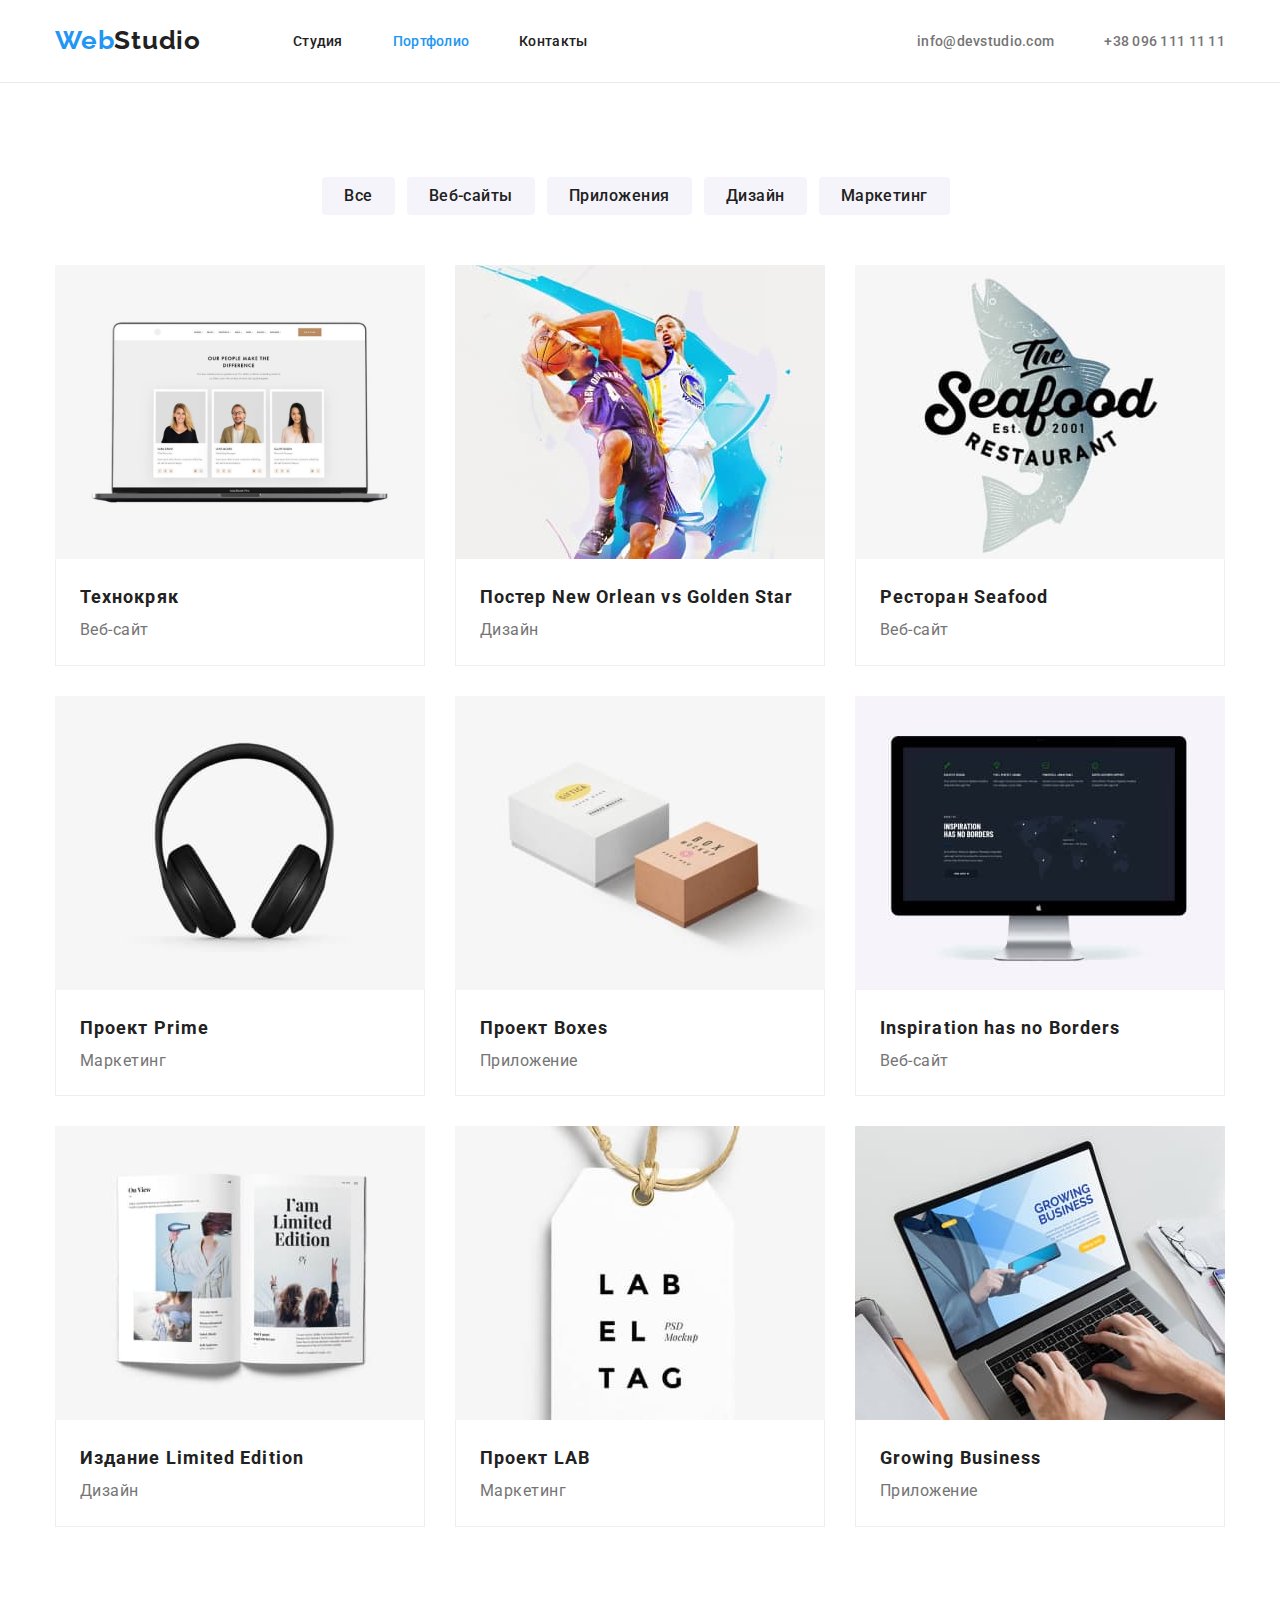
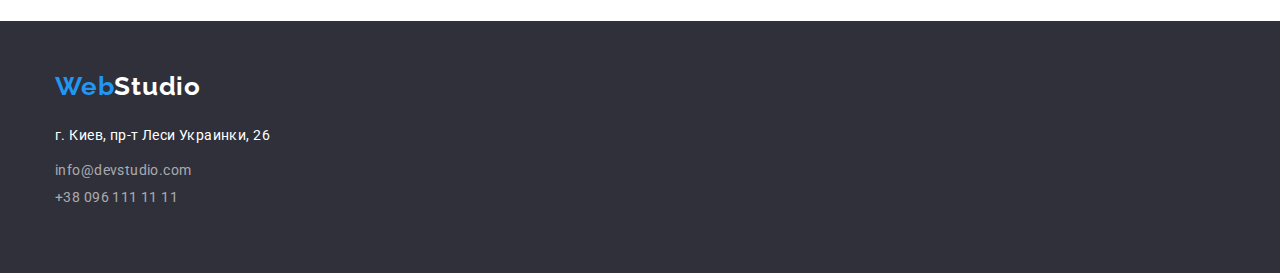
==== portfolio.html @ e41cb5c4 "Add files via upload" ====
<!DOCTYPE html>
<html lang="en">
  <head>
    <meta charset="UTF-8" />
    <meta http-equiv="X-UA-Compatible" content="IE=edge" />
    <meta name="viewport" content="width=device-width, initial-scale=1.0" />
    <link
      rel="stylesheet"
      href="https://cdnjs.cloudflare.com/ajax/libs/modern-normalize/1.0.0/modern-normalize.min.css"
    />
    <title>Портфолио</title>
    <link rel="stylesheet" href="./css/styles.css" />
    <link rel="preconnect" href="https://fonts.googleapis.com" />
    <link rel="preconnect" href="https://fonts.gstatic.com" crossorigin />
    <link
      href="https://fonts.googleapis.com/css2?family=Raleway:wght@700&family=Roboto:ital,wght@0,500;0,700;0,900;1,400&display=swap"
      rel="stylesheet"
    />
    <link
      href="https://fonts.googleapis.com/css2?family=Raleway:wght@700&family=Roboto:ital,wght@0,500;0,700;0,900;1,400&display=swap"
      rel="stylesheet"
    />
    <style>
      li {
        list-style-type: none;
      }

      ul {
        margin-left: 0;
        padding-left: 0;
      }
    </style>
  </head>

  <body class="portfolio-body">
    <header>
      <div class="container">
        <nav class="nav">
          <a href="" target="_blank" rel="nofollow noreferrer" class="logo">
            Web<span class="header-studio">Studio</span>
          </a>
          <ul class="nav-anchors">
            <li><a href="./index.html">Студия</a></li>
            <li><a class="current" href="./portfolio.html">Портфолио</a></li>
            <li><a href="">Контакты</a></li>
          </ul>

          <ul class="header-contacts">
            <li class="item">
              <a href="mailto:info@devstudio.com">info@devstudio.com</a>
            </li>
            <li class="item">
              <a href="tel:+38 096 111 11 11">+38 096 111 11 11</a>
            </li>
          </ul>
        </nav>
      </div>
    </header>

    <section class="portfolio-items">
      <div class="container">
        <ul class="filter-items">
          <li><button type="button" class="filter-item">Все</button></li>
          <li><button type="button" class="filter-item">Веб-сайты</button></li>
          <li><button type="button" class="filter-item">Приложения</button></li>
          <li><button type="button" class="filter-item">Дизайн</button></li>
          <li><button type="button" class="filter-item">Маркетинг</button></li>
        </ul>
        <ul class="portfolio-cards">
          <li class="portfolio-card">
            <img
              src="./images/portfolio-img1.jpg"
              alt="фото троих людей"
              width="370"
            />
            <div class="item">
              <h2 class="portfolio-item">Технокряк</h2>
              <p>Веб-сайт</p>
            </div>
          </li>
          <li class="portfolio-card">
            <img
              src="./images/portfolio-img2.jpg"
              alt="двое играют в баскетбол"
              width="370"
            />
            <div class="item">
              <h2 class="portfolio-item">Постер New Orlean vs Golden Star</h2>
              <p>Дизайн</p>
            </div>
          </li>
          <li class="portfolio-card">
            <img
              src="./images/portforlio-img3.jpg"
              alt="рисунок рыбы и надпись на ней"
              width="370"
            />
            <div class="item">
              <h2 class="portfolio-item">Ресторан Seafood</h2>
              <p>Веб-сайт</p>
            </div>
          </li>
          <li class="portfolio-card">
            <img src="./images/portfolio-img4.jpg" alt="наушники" width="370" />
            <div class="item">
              <h2 class="portfolio-item">Проект Prime</h2>
              <p>Маркетинг</p>
            </div>
          </li>
          <li class="portfolio-card">
            <img
              src="./images/portfolio-img5.jpg"
              alt="2 коробки"
              width="370"
            />
            <div class="item">
              <h2 class="portfolio-item">Проект Boxes</h2>
              <p>Приложение</p>
            </div>
          </li>
          <li class="portfolio-card">
            <img
              src="./images/portfolio-img6.jpg"
              alt="монитор компютера"
              width="370"
            />
            <div class="item">
              <h2 class="portfolio-item">Inspiration has no Borders</h2>
              <p>Веб-сайт</p>
            </div>
          </li>
          <li class="portfolio-card">
            <img
              src="./images/portfolio-img7.jpg"
              alt="развернутая книга"
              width="370"
            />
            <div class="item">
              <h2 class="portfolio-item">Издание Limited Edition</h2>
              <p>Дизайн</p>
            </div>
          </li>
          <li class="portfolio-card">
            <img
              src="./images/portfolio-img8.jpg"
              alt="бирка для одежды"
              width="370"
            />
            <div class="item">
              <h2 class="portfolio-item">Проект LAB</h2>
              <p>Маркетинг</p>
            </div>
          </li>
          <li class="portfolio-card">
            <img
              src="./images/portfolio-img9.jpg"
              alt="ноутбук, на котором печатают"
              width="370"
            />
            <div class="item">
              <h2 class="portfolio-item">Growing Business</h2>
              <p>Приложение</p>
            </div>
          </li>
        </ul>
      </div>
    </section>

    <footer>
      <div class="container">
        <a href="" class="logo">Web<span class="footer-studio">Studio</span></a>
        <address>г. Киев, пр-т Леси Украинки, 26</address>
        <ul>
          <li><a href="mailto:info@devstudio.com">info@devstudio.com</a></li>
          <li><a href="tel:+380961111111">+38 096 111 11 11</a></li>
        </ul>
      </div>
    </footer>
  </body>
</html>
---- css/styles.css ----
*,
*::before,
*::after {
  box-sizing: border-box;
}
p,
h1,
h2,
h3,
ul {
  margin: 0px;
}
:root {
  --body-background: #ffffff;
  --headline-color: #212121;
  --text-color: #757575;
  --section-background: #2f303a;
  --light-section: #f5f4fa;
  --hover-color: #2196f3;
}
body {
  font-family: Roboto, sans-serif;
  color: var(--text-color);
  position: relative;

  background: var(--body-background);
  line-height: 2;
}
h1 {
  font-weight: 900;
}
h2 {
  font-weight: 700;
  color: var(--headline-color);
}
h3,
.header-contacts {
  font-weight: 500;
  color: var(--headline-color);
  flex-direction: flex-end;
}
img {
  display: block;
}
p,
.footer-contacts {
  font-weight: 400;
}
p {
  color: var(--text-color);
}
button:active,
button:hover,
button:focus {
  color: var(--body-background);
  background-color: var(--hover-color);
  cursor: pointer;
}
header {
  display: flex;
  flex-direction: space-between;
  padding-top: 25px;
  padding-bottom: 25px;
  border-bottom: 1px solid #ececec;
}
header ul {
  display: flex;
}
.nav {
  color: var(--headline-color);
  display: flex;
  align-items: center;
}
.nav-anchors {
  display: flex;
}
.nav-anchors li:not(:last-child) {
  margin-right: 50px;
}
.nav li a {
  font-weight: 500;
  font-size: 14px;
  line-height: 1.2;
  letter-spacing: 0.02em;
  text-decoration: none;
}

.nav-anchors a {
  color: var(--headline-color);
  text-decoration: none;
}
.contacts:hover,
.footer-contacts:hover {
  color: var(--hover-color);
}
a:hover,
a:focus,
a:active {
  color: var(--hover-color);
}
.logo {
  font-family: Raleway;
  width: 145px;
  left: 215px;
  font-family: Raleway;
  font-weight: bold;
  font-size: 26px;
  line-height: 1.2;
  letter-spacing: 0.03em;
  color: var(--hover-color);
  text-decoration: none;
  margin-right: 93px;
}
.header-contacts {
  margin-left: auto;
}
.header-contacts li a {
  font-weight: 500;
  font-size: 14px;
  line-height: 1.15;
  letter-spacing: 0.02em;
  color: var(--text-color);
  text-decoration: none;
}
.header-contacts li a:hover {
  color: var(--hover-color);
}
.header-contacts .item + .item {
  margin-left: 50px;
}
.service-ordering {
  background: var(--section-background);
  padding-top: 200px;
  padding-bottom: 200px;
  letter-spacing: 0.06em;
  text-align: center;
}
.service-ordering-title {
  font-size: 44px;
  line-height: 1.4;
  text-align: center;
  text-transform: uppercase;
  color: var(--body-background);

  margin-bottom: 30px;
}
.service-ordering-button {
  font-family: inherit;
  font-size: 16px;
  font-weight: 700;
  font-style: normal;
  background: var(--hover-color);
  box-shadow: 0px 4px 4px rgba(0, 0, 0, 0.15);
  border-radius: 4px;
  letter-spacing: 00.06em;
  color: var(--body-background);

  padding: 10px 32px;
  border-style: none;
}

.header-contacts li,
.our-team li,
.things-we-do li,
.values li,
.portfolio-items li,
.filter-items li {
  display: inline-block;
}

.nav li {
  display: inline-block;
}
.our-values .container {
  width: 1200px;
}
.our-values ul {
  display: flex;
}
.values > li {
  width: 270px;
}
.values li:not(:last-child) {
  margin-right: 30px;
}
.values h2 {
  text-transform: uppercase;
  font-size: 14px;
  letter-spacing: 0.03em;
  line-height: 1.2;

  margin-bottom: 10px;
}
.values p {
  font-family: "Roboto";
  font-size: 14px;
  font-weight: 400;
  letter-spacing: 0.03em;
  line-height: 1.7;
}

.centered-title {
  text-align: center;
  font-size: 36px;
  margin-bottom: 50px;
  line-height: 1.17;
  letter-spacing: 0.03em;
}
.things-we-do-section {
  padding-top: 0;
}
.things-we-do {
  display: flex;
}
.things-we-do li:not(:last-child) {
  margin-right: 30px;
}
.our-team {
  background: var(--light-section);
  padding-bottom: 94px;
  padding-top: 94px;
  display: flex;
}
.our-team ul {
  display: flex;
}
.our-team li {
  background: var(--body-background);
  box-shadow: 0px 1px 3px rgba(0, 0, 0, 0.12), 0px 1px 1px rgba(0, 0, 0, 0.14),
    0px 2px 1px rgba(0, 0, 0, 0.2);
  border-radius: 0px 0px 4px 4px;
  text-align: center;
}

.team-members li:not(:last-child) {
  margin-right: 30px;
}
.our-team p {
  font-family: Roboto;
  font-style: normal;
  font-weight: 400;
  font-size: 16px;
  line-height: 1.2;
  letter-spacing: 0.03em;
}
.our-team h3 {
  font-style: normal;
  font-weight: 500;
  font-size: 16px;
  line-height: 1.2;
  letter-spacing: 0.03em;
}
.card-capture {
  padding-top: 30px;
  padding-bottom: 30px;
}
.team-members h3 {
  margin-bottom: 10px;
}

footer {
  background: var(--section-background);
  padding-top: 50px;
  padding-bottom: 60px;
}
footer li {
  line-height: 1.7;
}
footer li a {
  color: rgba(255, 255, 255, 0.6);
  text-decoration: none;
  font-family: inherit;
  font-style: normal;
  font-weight: 400;
  font-size: 14px;
  letter-spacing: 0.03em;
}
footer ul {
  display: inline-block;
}

.footer-contacts > li:not(:last-child) {
  margin-bottom: 9px;
}

.portfolio-items {
  padding-top: 94px;
  padding-bottom: 94px;
  margin: 0px;
}
.porfolio-item img {
  width: 370px;
}
.porfolio-item {
  background: var(--body-background);
}
.portfolio-cards {
  display: flex;
  flex-wrap: wrap;
}
.portfolio-card {
  margin-right: 30px;
  margin-bottom: 30px;
}
.portfolio-card p {
  font-family: inherit;
  font-style: normal;
  font-weight: 400;
  font-size: 16px;
  line-height: 1.87;
  letter-spacing: 0.03em;
}
.portfolio-card:nth-child(3n) {
  margin-right: 0;
}
.portfolio-card:nth-last-child(-n + 3) {
  margin-bottom: 0;
}

.portfolio-card div.item {
  padding-top: 20px;
  padding-bottom: 20px;
  padding-right: 24px;
  padding-left: 24px;
  border-bottom: 1px solid #eeeeee;
  border-right: 1px solid #eeeeee;
  border-left: 1px solid #eeeeee;
}

.portfolio-items h2 {
  font-style: normal;
  font-weight: 700;
  font-size: 18px;
  line-height: 2;
  letter-spacing: 0.06em;
}
.porfolio-items p {
  font-style: normal;
  font-weight: 400;
  font-size: 16px;
  line-height: 1.9;
}
address {
  width: 231px;
  left: 215px;
  font-style: normal;
  font-size: 14px;
  line-height: 24px;
  letter-spacing: 0.03em;
  color: var(--body-background);
  text-decoration: none;
  margin-bottom: 9px;
}

.filter-items {
  text-align: center;
  margin-bottom: 50px;
}
.filter-item {
  background: var(--light-section);
  box-shadow: none;
  font-family: inherit;
  font-weight: 500;
  font-size: 16px;
  line-height: 1.6;
  letter-spacing: 0.03em;
  color: var(--headline-color);
  border-radius: 4px;
  padding: 6px 22px;
  box-shadow: none;
  border-style: none;
  margin-right: 8px;
}

.header-studio {
  color: var(--headline-color);
}
.footer-studio {
  color: var(--body-background);
}
footer .logo {
  display: block;
  margin-bottom: 20px;
}
section {
  padding-top: 94px;
  padding-bottom: 94px;
}
.container {
  margin-left: auto;
  margin-right: auto;
  width: 1200px;
  padding-right: 15px;
  padding-left: 15px;
}

.nav li a:hover,
.nav li a:focus,
.nav li a:active,
header .current {
  color: var(--hover-color);
}
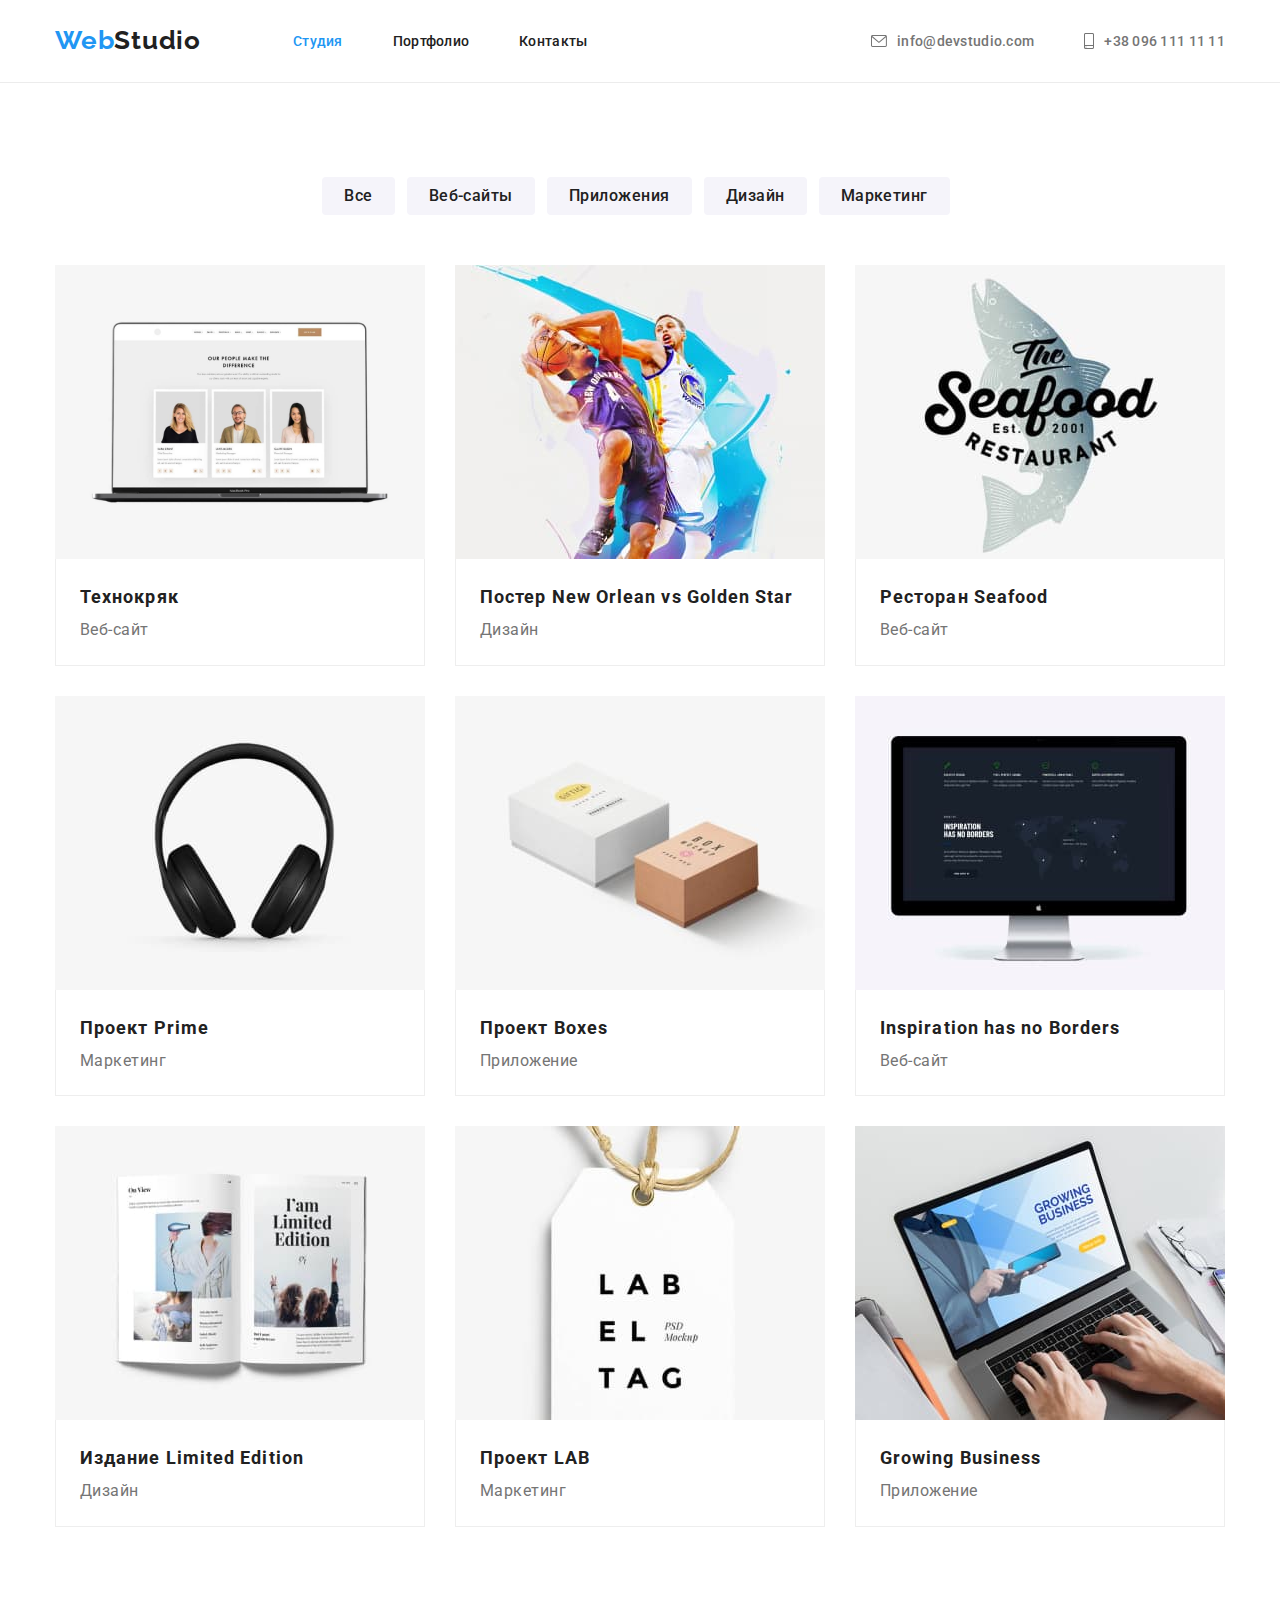
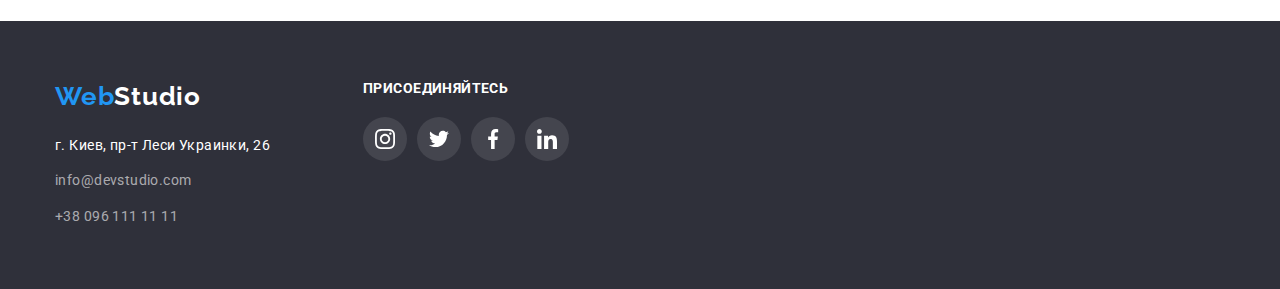
==== commit 3284aea0: "almost done" ====
--- a/portfolio.html
+++ b/portfolio.html
@@ -40,16 +40,22 @@
             Web<span class="header-studio">Studio</span>
           </a>
           <ul class="nav-anchors">
-            <li><a href="./index.html">Студия</a></li>
-            <li><a class="current" href="./portfolio.html">Портфолио</a></li>
+            <li><a class="current" href="./index.html">Студия</a></li>
+            <li><a href="./portfolio.html">Портфолио</a></li>
             <li><a href="">Контакты</a></li>
           </ul>
 
           <ul class="header-contacts">
             <li class="item">
+              <svg width="16px" height="12px">
+                <use href="images/icons.svg#icon-envelope"></use>
+              </svg>
               <a href="mailto:info@devstudio.com">info@devstudio.com</a>
             </li>
             <li class="item">
+              <svg width="10px" height="16px">
+                <use href="images/icons.svg#icon-smartphone"></use>
+              </svg>
               <a href="tel:+38 096 111 11 11">+38 096 111 11 11</a>
             </li>
           </ul>
@@ -168,12 +174,41 @@
 
     <footer>
       <div class="container">
-        <a href="" class="logo">Web<span class="footer-studio">Studio</span></a>
-        <address>г. Киев, пр-т Леси Украинки, 26</address>
-        <ul>
-          <li><a href="mailto:info@devstudio.com">info@devstudio.com</a></li>
-          <li><a href="tel:+380961111111">+38 096 111 11 11</a></li>
-        </ul>
+        <div class="logo-contacts">
+          <a class="logo" href=""
+            >Web<span class="footer-studio">Studio</span></a
+          >
+          <address>г. Киев, пр-т Леси Украинки, 26</address>
+          <ul class="footer-contacts">
+            <li><a href="mailto:info@devstudio.com">info@devstudio.com</a></li>
+            <li><a href="tel:+38 096 111 11 11">+38 096 111 11 11</a></li>
+          </ul>
+        </div>
+        <div class="join">
+          <h2 class="join-title">Присоединяйтесь</h2>
+          <ul class="join-methods">
+            <li class="join-method">
+              <svg width="20px" height="20px">
+                <use href="images/icons.svg#icon-instagram"></use>
+              </svg>
+            </li>
+            <li class="join-method">
+              <svg width="20px" height="20px">
+                <use href="images/icons.svg#icon-twitter"></use>
+              </svg>
+            </li>
+            <li class="join-method">
+              <svg width="20px" height="20px">
+                <use href="images/icons.svg#icon-facebook"></use>
+              </svg>
+            </li>
+            <li class="join-method">
+              <svg width="20px" height="20px">
+                <use href="images/icons.svg#icon-linkedin"></use>
+              </svg>
+            </li>
+          </ul>
+        </div>
       </div>
     </footer>
   </body>
--- a/css/styles.css
+++ b/css/styles.css
@@ -65,6 +65,18 @@
 }
 header ul {
   display: flex;
+}
+.header-contacts .item {
+  fill: var(--text-color);
+  display: flex;
+  justify-content: center;
+  align-items: center;
+}
+.header-contacts .item svg {
+  margin-right: 10px;
+}
+.header-contacts .item:hover {
+  fill: var(--hover-color);
 }
 .nav {
   color: var(--headline-color);
@@ -129,11 +141,16 @@
   margin-left: 50px;
 }
 .service-ordering {
-  background: var(--section-background);
   padding-top: 200px;
   padding-bottom: 200px;
   letter-spacing: 0.06em;
   text-align: center;
+
+  background-image: linear-gradient(#2f303a66 40%, #2f303a66 40%),
+    url(../images/background-image.jpg);
+  max-width: 1600px;
+  background-size: cover;
+  background-position: center;
 }
 .service-ordering-title {
   font-size: 44px;
@@ -177,6 +194,16 @@
 .our-values ul {
   display: flex;
 }
+.value-icon {
+  background-color: #f5f4fa;
+  display: flex;
+  justify-content: center;
+  align-items: center;
+  padding-top: 24px;
+  padding-bottom: 24px;
+  margin-bottom: 30px;
+  border-radius: 4px;
+}
 .values > li {
   width: 270px;
 }
@@ -232,8 +259,31 @@
   text-align: center;
 }
 
-.team-members li:not(:last-child) {
+.team-members .team-member:not(:last-child) {
   margin-right: 30px;
+}
+.team-contacts {
+  display: flex;
+  align-items: center;
+  justify-content: center;
+
+  padding-bottom: 30px;
+  padding-left: 32px;
+  padding-right: 32px;
+}
+.team-contacts li {
+  display: flex;
+  align-items: center;
+  justify-content: center;
+  width: 44px;
+  height: 44px;
+  border-radius: 50%;
+  box-shadow: none;
+  fill: #afb1b8;
+}
+.team-contacts li:hover {
+  fill: var(--body-background);
+  background-color: var(--hover-color);
 }
 .our-team p {
   font-family: Roboto;
@@ -252,16 +302,65 @@
 }
 .card-capture {
   padding-top: 30px;
-  padding-bottom: 30px;
+  padding-bottom: 16px;
 }
 .team-members h3 {
   margin-bottom: 10px;
 }
+.loyal-clients h2 {
+  font-family: inherit;
+  font-style: normal;
+  font-weight: 700;
+  font-size: 36px;
+  line-height: 1.17;
+  text-align: center;
+  letter-spacing: 0.03em;
+  color: var(--headline-color);
+  margin-bottom: 50px;
+}
+.loyal-clients ul {
+  display: flex;
+}
+.loyal-clients li div:hover {
+  fill: var(--hover-color);
+  border-color: var(--hover-color);
+}
+.loyal-clients .client-icon {
+  display: flex;
+  justify-content: center;
+  align-items: center;
+  padding-top: 16px;
+  padding-bottom: 16px;
+  padding-right: 32px;
+  padding-left: 32px;
+
+  border-radius: 4px;
+  fill: #afb1b8;
+  border: 1px solid #afb1b8;
+  margin-right: 30px;
+}
+.loyal-clients li:last-child {
+  margin-right: 0;
+}
 
 footer {
   background: var(--section-background);
-  padding-top: 50px;
+  display: flex;
+  flex-direction: row;
+  justify-content: flex-start;
+  margin-left: auto;
+  margin-right: auto;
+
+  padding-top: 60px;
   padding-bottom: 60px;
+  padding-right: 15px;
+  padding-left: 15px;
+}
+footer .container {
+  display: flex;
+}
+.logo-contacts {
+  margin-right: 70px;
 }
 footer li {
   line-height: 1.7;
@@ -275,10 +374,42 @@
   font-size: 14px;
   letter-spacing: 0.03em;
 }
-footer ul {
-  display: inline-block;
-}
-
+
+.join {
+  margin-right: o;
+}
+.join-title {
+  font-family: inherit;
+  font-style: normal;
+  font-weight: 700;
+  font-size: 14px;
+  line-height: 1.14;
+  letter-spacing: 0.03em;
+  text-transform: uppercase;
+  color: var(--body-background);
+  text-align: left;
+  margin-bottom: 20px;
+}
+.join-methods {
+  display: flex;
+}
+.join-methods li {
+  display: flex;
+  justify-content: center;
+  align-items: center;
+  background: rgba(255, 255, 255, 0.1);
+  fill: var(--body-background);
+  width: 44px;
+  height: 44px;
+  border-radius: 50%;
+  margin-right: 10px;
+}
+.join-methods li:last-child {
+  margin-right: 0;
+}
+.join-methods li:hover {
+  background: var(--hover-color);
+}
 .footer-contacts > li:not(:last-child) {
   margin-bottom: 9px;
 }
@@ -309,6 +440,10 @@
   font-size: 16px;
   line-height: 1.87;
   letter-spacing: 0.03em;
+}
+.portfolio-card:hover {
+  box-shadow: 0px 1px 1px rgba(0, 0, 0, 0.12), 0px 4px 4px rgba(0, 0, 0, 0.06),
+    1px 4px 6px rgba(0, 0, 0, 0.16);
 }
 .portfolio-card:nth-child(3n) {
   margin-right: 0;
@@ -371,7 +506,11 @@
   border-style: none;
   margin-right: 8px;
 }
-
+.filter-item:hover,
+:focus {
+  box-shadow: 0px 3px 1px rgba(0, 0, 0, 0.1), 0px 1px 2px rgba(0, 0, 0, 0.08),
+    0px 2px 2px rgba(0, 0, 0, 0.12);
+}
 .header-studio {
   color: var(--headline-color);
 }
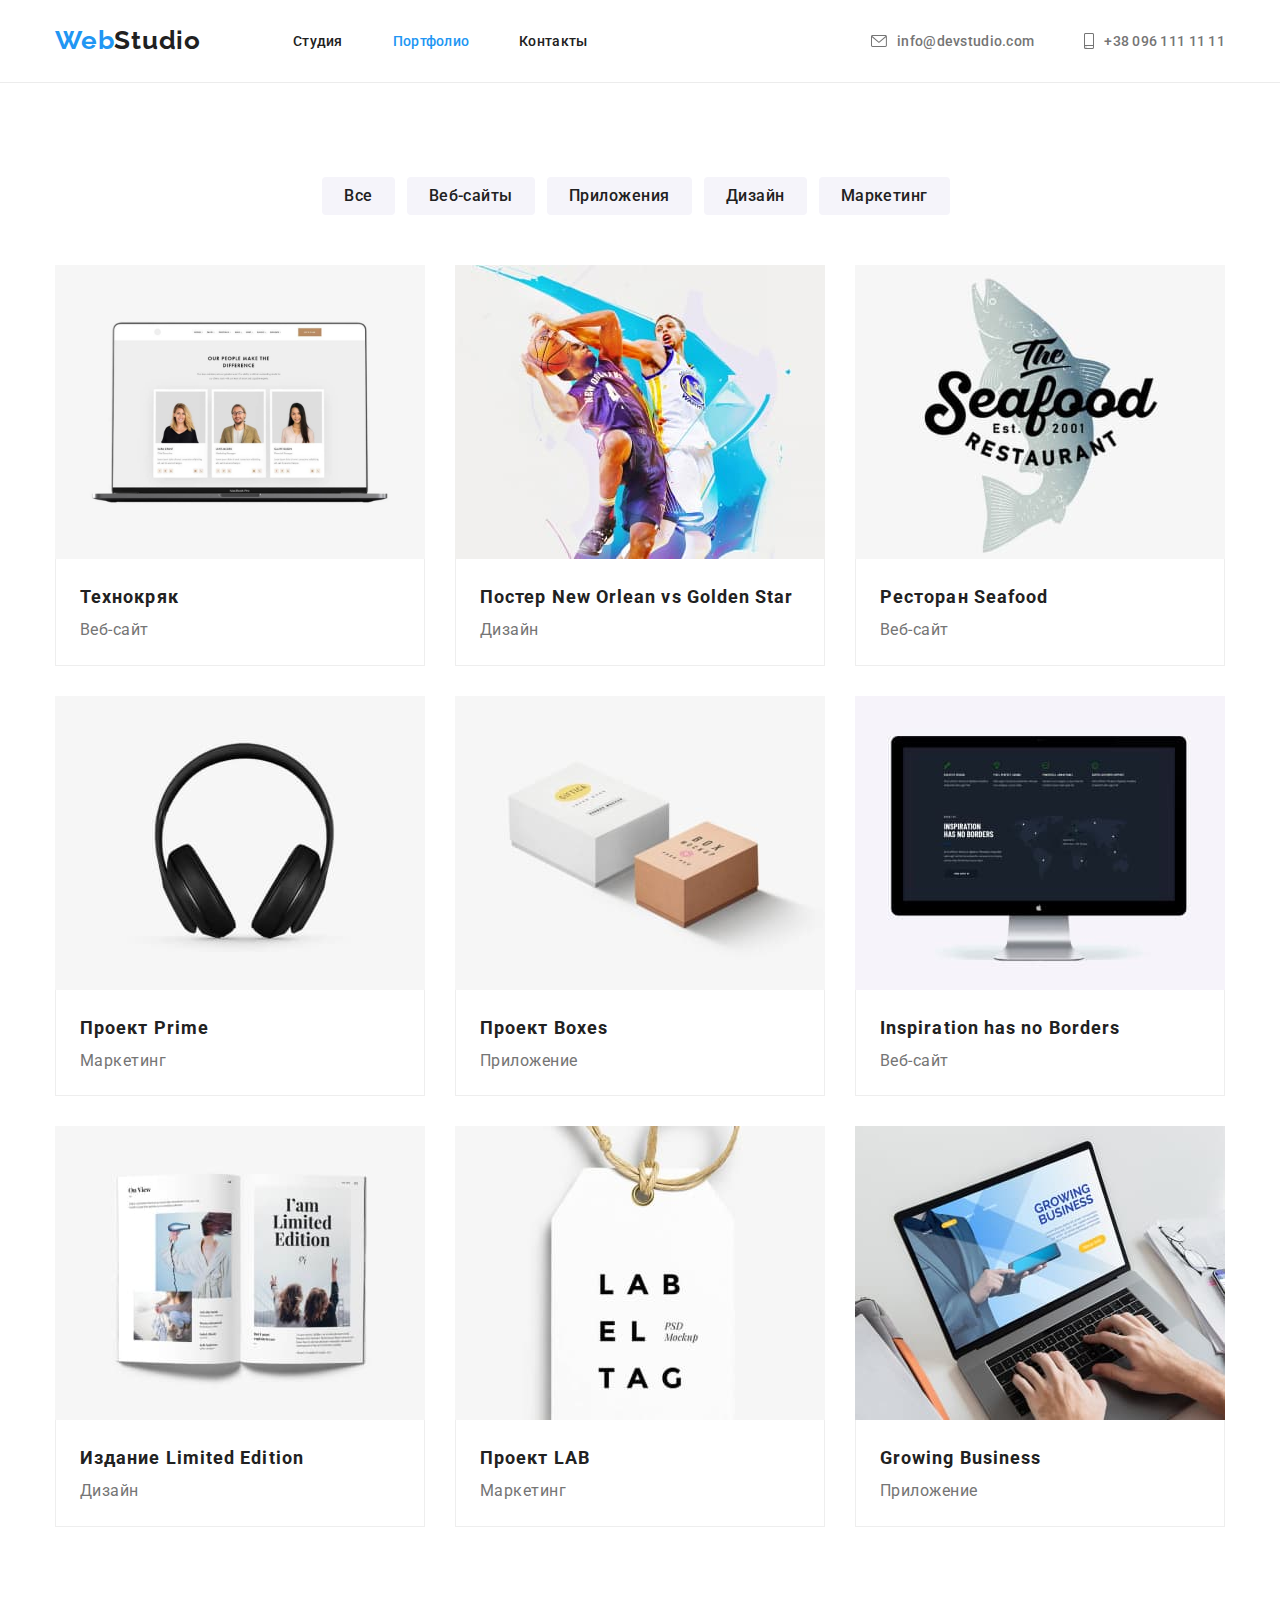
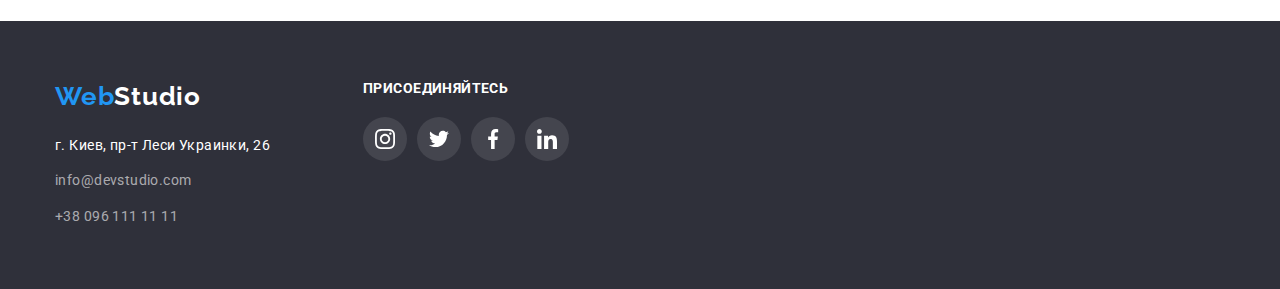
==== commit 14c9acaf: "added the hover of the current page" ====
--- a/portfolio.html
+++ b/portfolio.html
@@ -40,8 +40,8 @@
             Web<span class="header-studio">Studio</span>
           </a>
           <ul class="nav-anchors">
-            <li><a class="current" href="./index.html">Студия</a></li>
-            <li><a href="./portfolio.html">Портфолио</a></li>
+            <li><a href="./index.html">Студия</a></li>
+            <li><a class="current" href="./portfolio.html">Портфолио</a></li>
             <li><a href="">Контакты</a></li>
           </ul>
 
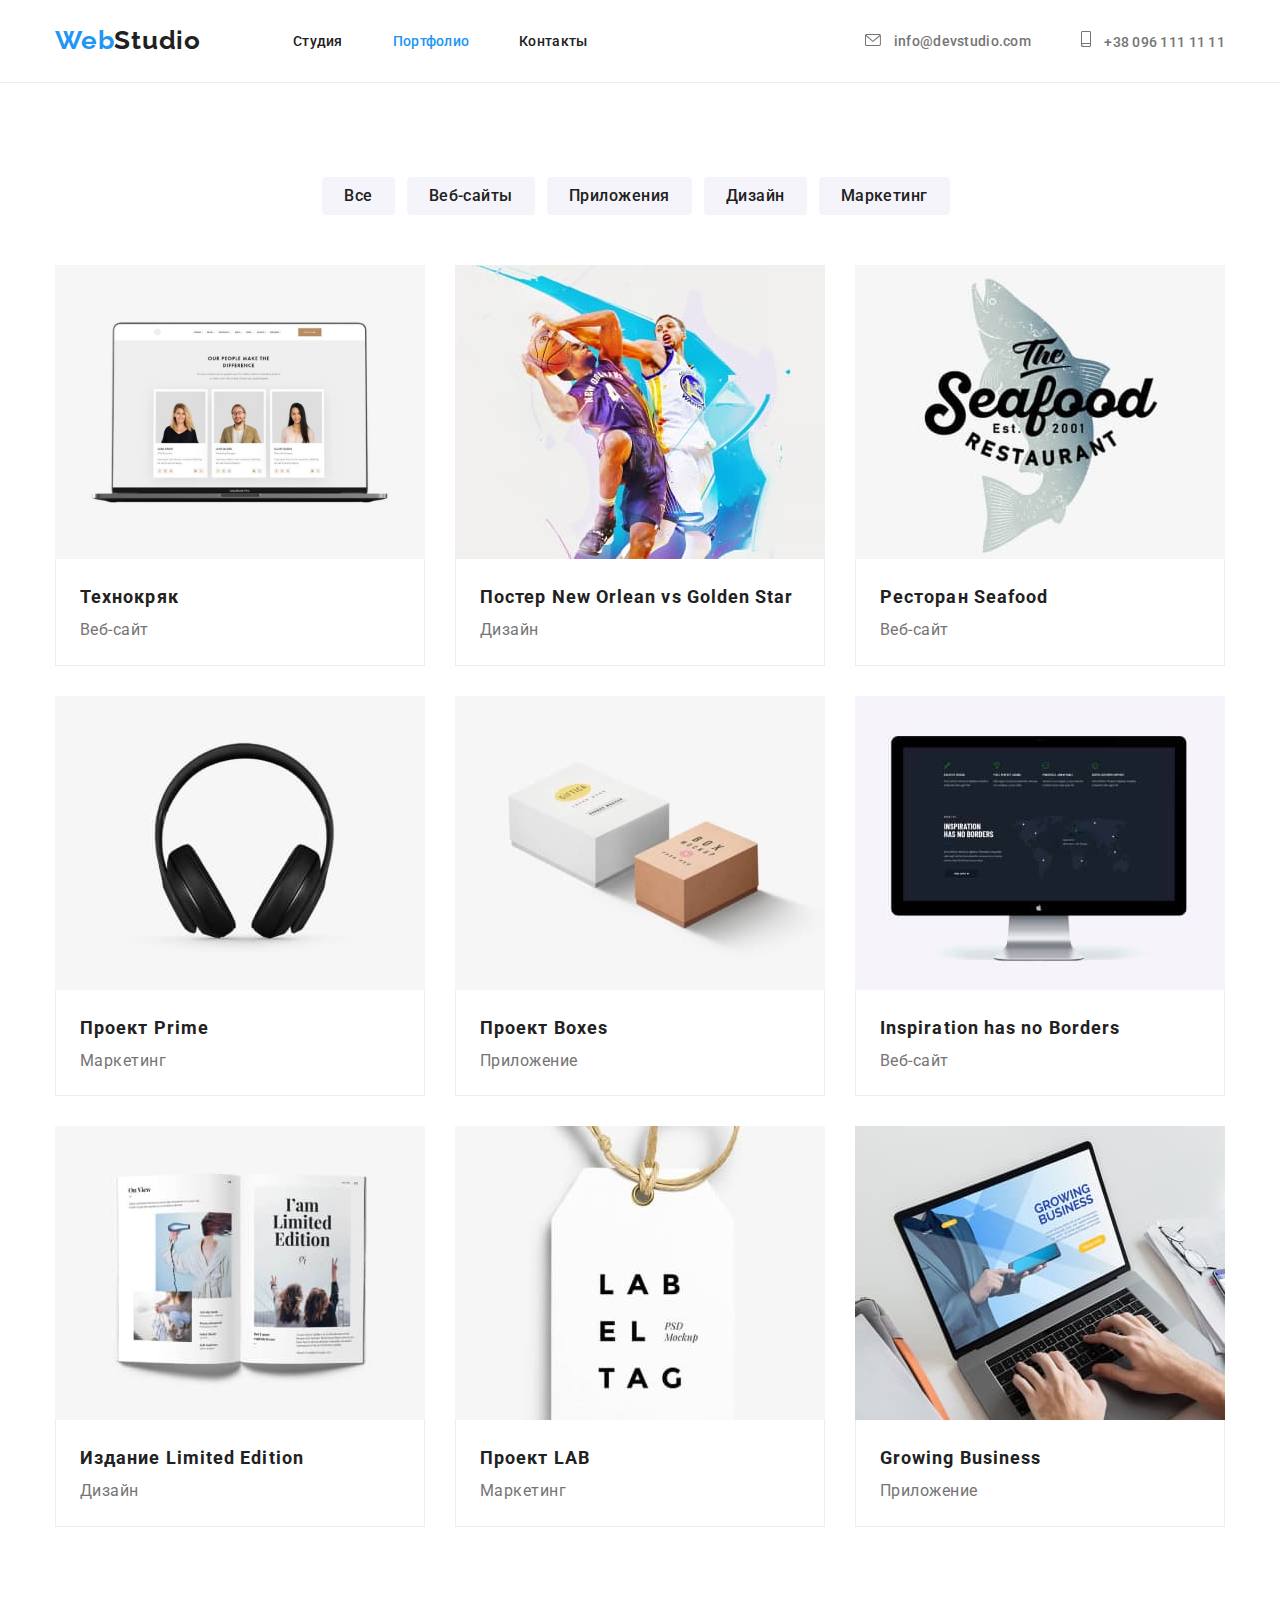
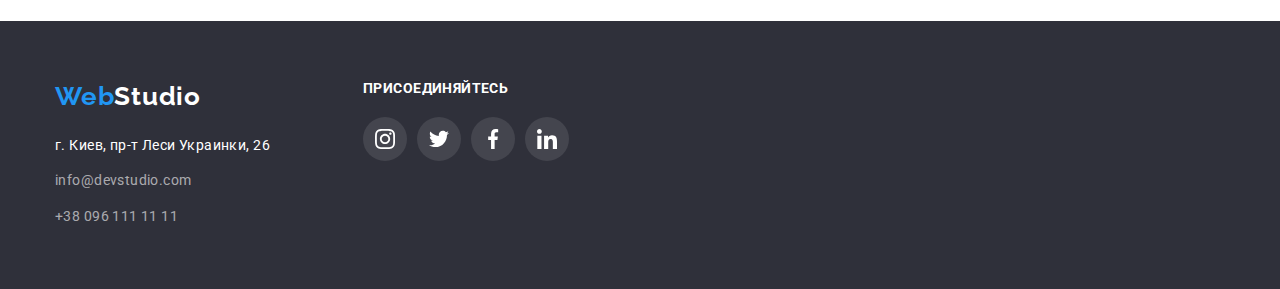
==== commit 9a465ad3: "inserted svgs into anchors in the header-contacts" ====
--- a/portfolio.html
+++ b/portfolio.html
@@ -47,16 +47,20 @@
 
           <ul class="header-contacts">
             <li class="item">
-              <svg width="16px" height="12px">
-                <use href="images/icons.svg#icon-envelope"></use>
-              </svg>
-              <a href="mailto:info@devstudio.com">info@devstudio.com</a>
+              <a href="mailto:info@devstudio.com">
+                <svg width="16px" height="12px">
+                  <use href="images/icons.svg#icon-envelope"></use>
+                </svg>
+                info@devstudio.com</a
+              >
             </li>
             <li class="item">
-              <svg width="10px" height="16px">
-                <use href="images/icons.svg#icon-smartphone"></use>
-              </svg>
-              <a href="tel:+38 096 111 11 11">+38 096 111 11 11</a>
+              <a href="tel:+38 096 111 11 11">
+                <svg width="10px" height="16px">
+                  <use href="images/icons.svg#icon-smartphone"></use>
+                </svg>
+                +38 096 111 11 11</a
+              >
             </li>
           </ul>
         </nav>
--- a/css/styles.css
+++ b/css/styles.css
@@ -56,6 +56,10 @@
   background-color: var(--hover-color);
   cursor: pointer;
 }
+.join li,
+.team-contacts-icon:hover {
+  cursor: pointer;
+}
 header {
   display: flex;
   flex-direction: space-between;
@@ -75,7 +79,8 @@
 .header-contacts .item svg {
   margin-right: 10px;
 }
-.header-contacts .item:hover {
+.header-contacts .item:hover,
+.header-contacts .item:focus {
   fill: var(--hover-color);
 }
 .nav {
@@ -109,6 +114,7 @@
 a:focus,
 a:active {
   color: var(--hover-color);
+  cursor: pointer;
 }
 .logo {
   font-family: Raleway;
@@ -141,6 +147,8 @@
   margin-left: 50px;
 }
 .service-ordering {
+  margin-right: auto;
+  margin-left: auto;
   padding-top: 200px;
   padding-bottom: 200px;
   letter-spacing: 0.06em;
@@ -151,6 +159,7 @@
   max-width: 1600px;
   background-size: cover;
   background-position: center;
+  background-color: rgb(47, 48, 58);
 }
 .service-ordering-title {
   font-size: 44px;
@@ -166,6 +175,7 @@
   font-size: 16px;
   font-weight: 700;
   font-style: normal;
+  line-height: 1.87;
   background: var(--hover-color);
   box-shadow: 0px 4px 4px rgba(0, 0, 0, 0.15);
   border-radius: 4px;
@@ -195,14 +205,13 @@
   display: flex;
 }
 .value-icon {
+  width: 270px;
+  height: 120px;
   background-color: #f5f4fa;
   display: flex;
   justify-content: center;
   align-items: center;
-  padding-top: 24px;
-  padding-bottom: 24px;
   margin-bottom: 30px;
-  border-radius: 4px;
 }
 .values > li {
   width: 270px;
@@ -281,9 +290,13 @@
   box-shadow: none;
   fill: #afb1b8;
 }
-.team-contacts li:hover {
+.team-contacts li:hover,
+.team-contacts-icon:focus {
   fill: var(--body-background);
   background-color: var(--hover-color);
+}
+.team-contacts-icon:not(:last-child) {
+  margin-right: 10px;
 }
 .our-team p {
   font-family: Roboto;
@@ -321,18 +334,17 @@
 .loyal-clients ul {
   display: flex;
 }
-.loyal-clients li div:hover {
+.clients-icons li a:hover,
+.clients-icons li a:focus {
   fill: var(--hover-color);
   border-color: var(--hover-color);
 }
 .loyal-clients .client-icon {
+  width: 170px;
+  height: 92px;
   display: flex;
   justify-content: center;
   align-items: center;
-  padding-top: 16px;
-  padding-bottom: 16px;
-  padding-right: 32px;
-  padding-left: 32px;
 
   border-radius: 4px;
   fill: #afb1b8;
@@ -507,7 +519,7 @@
   margin-right: 8px;
 }
 .filter-item:hover,
-:focus {
+.filter-item:focus {
   box-shadow: 0px 3px 1px rgba(0, 0, 0, 0.1), 0px 1px 2px rgba(0, 0, 0, 0.08),
     0px 2px 2px rgba(0, 0, 0, 0.12);
 }
